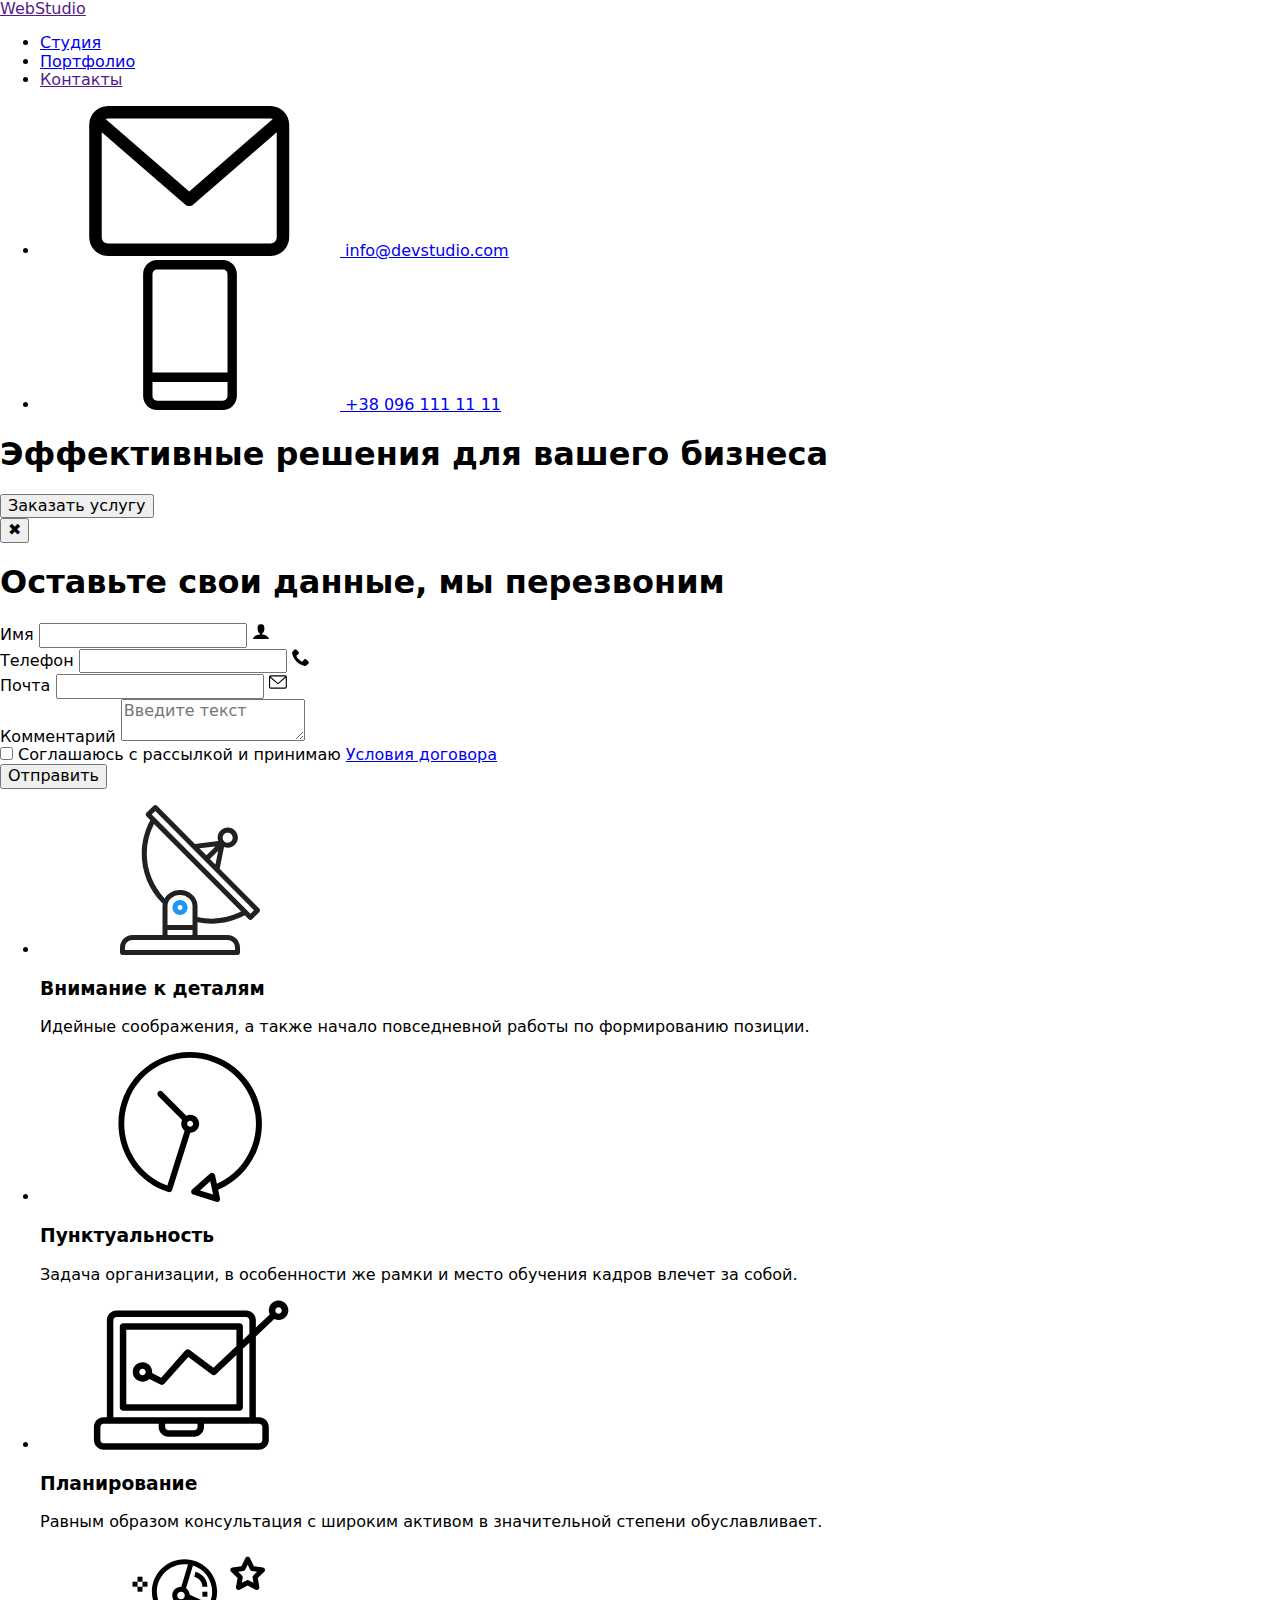
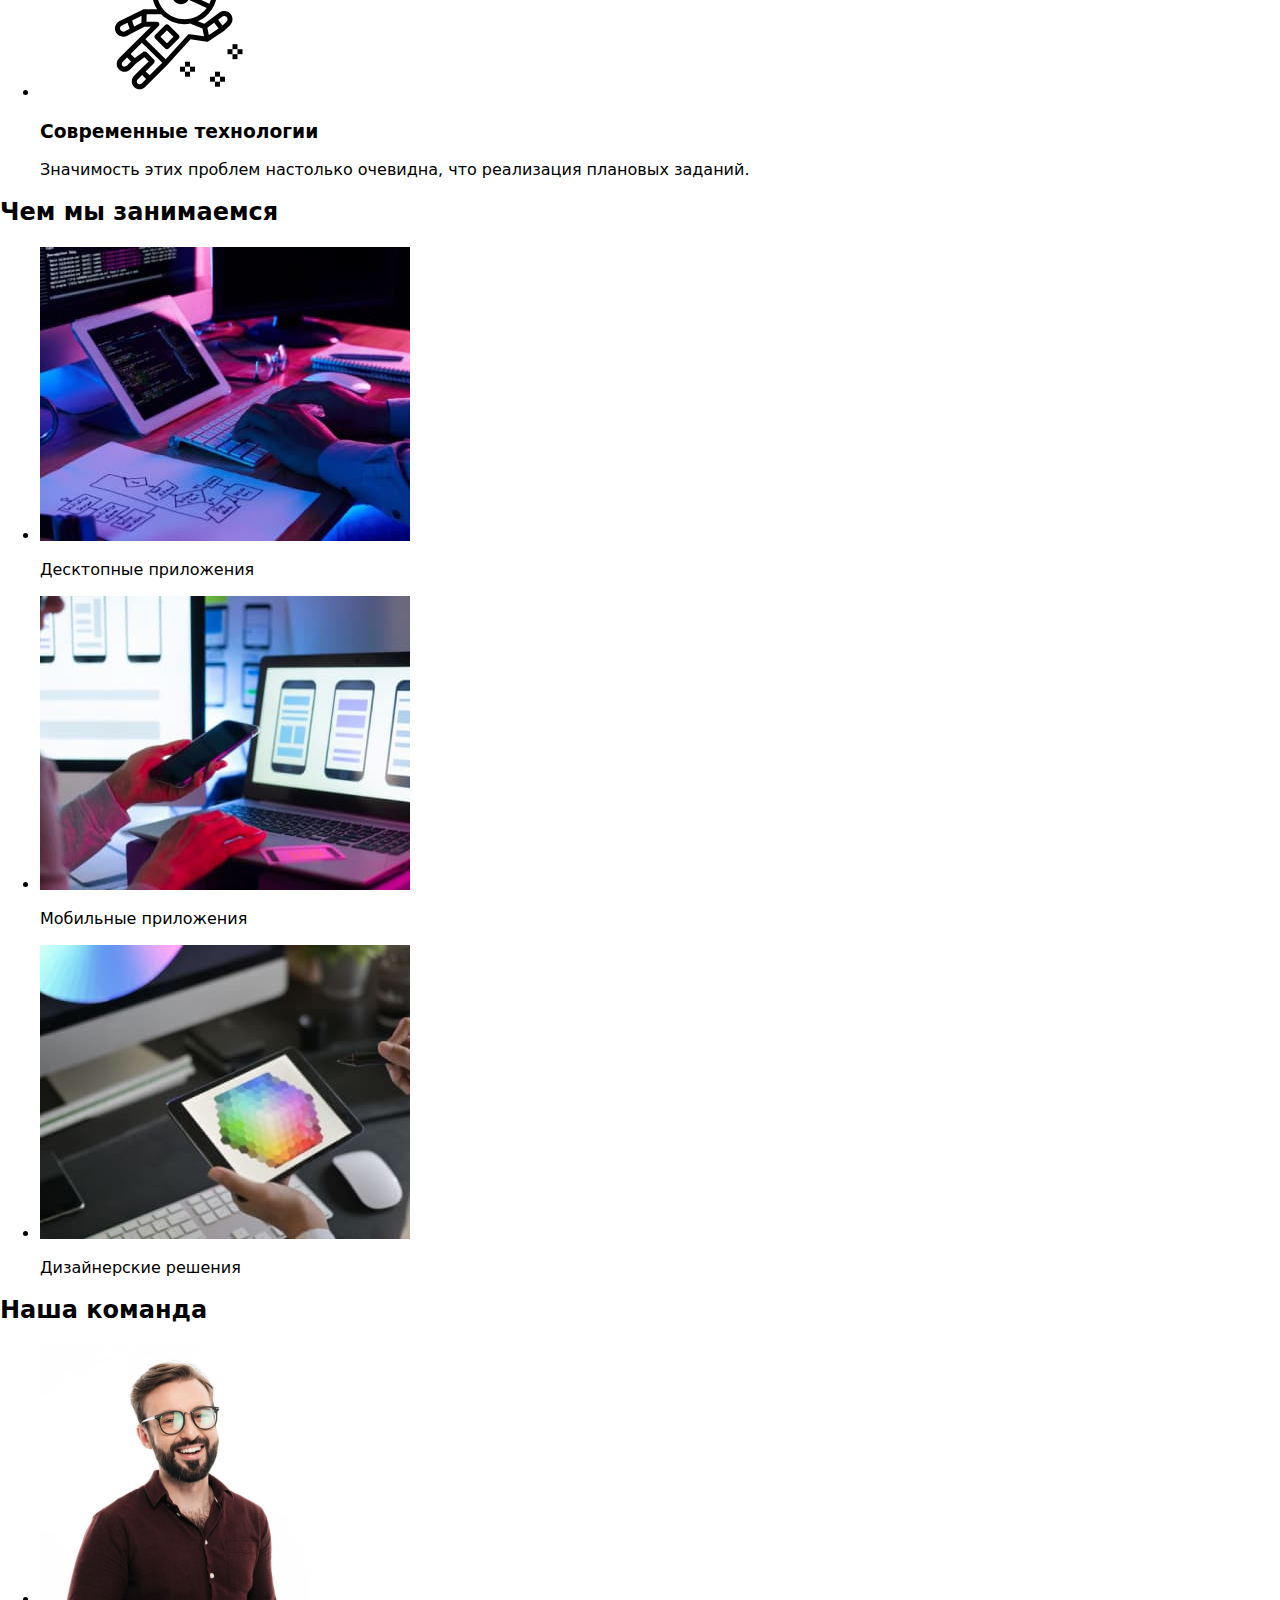
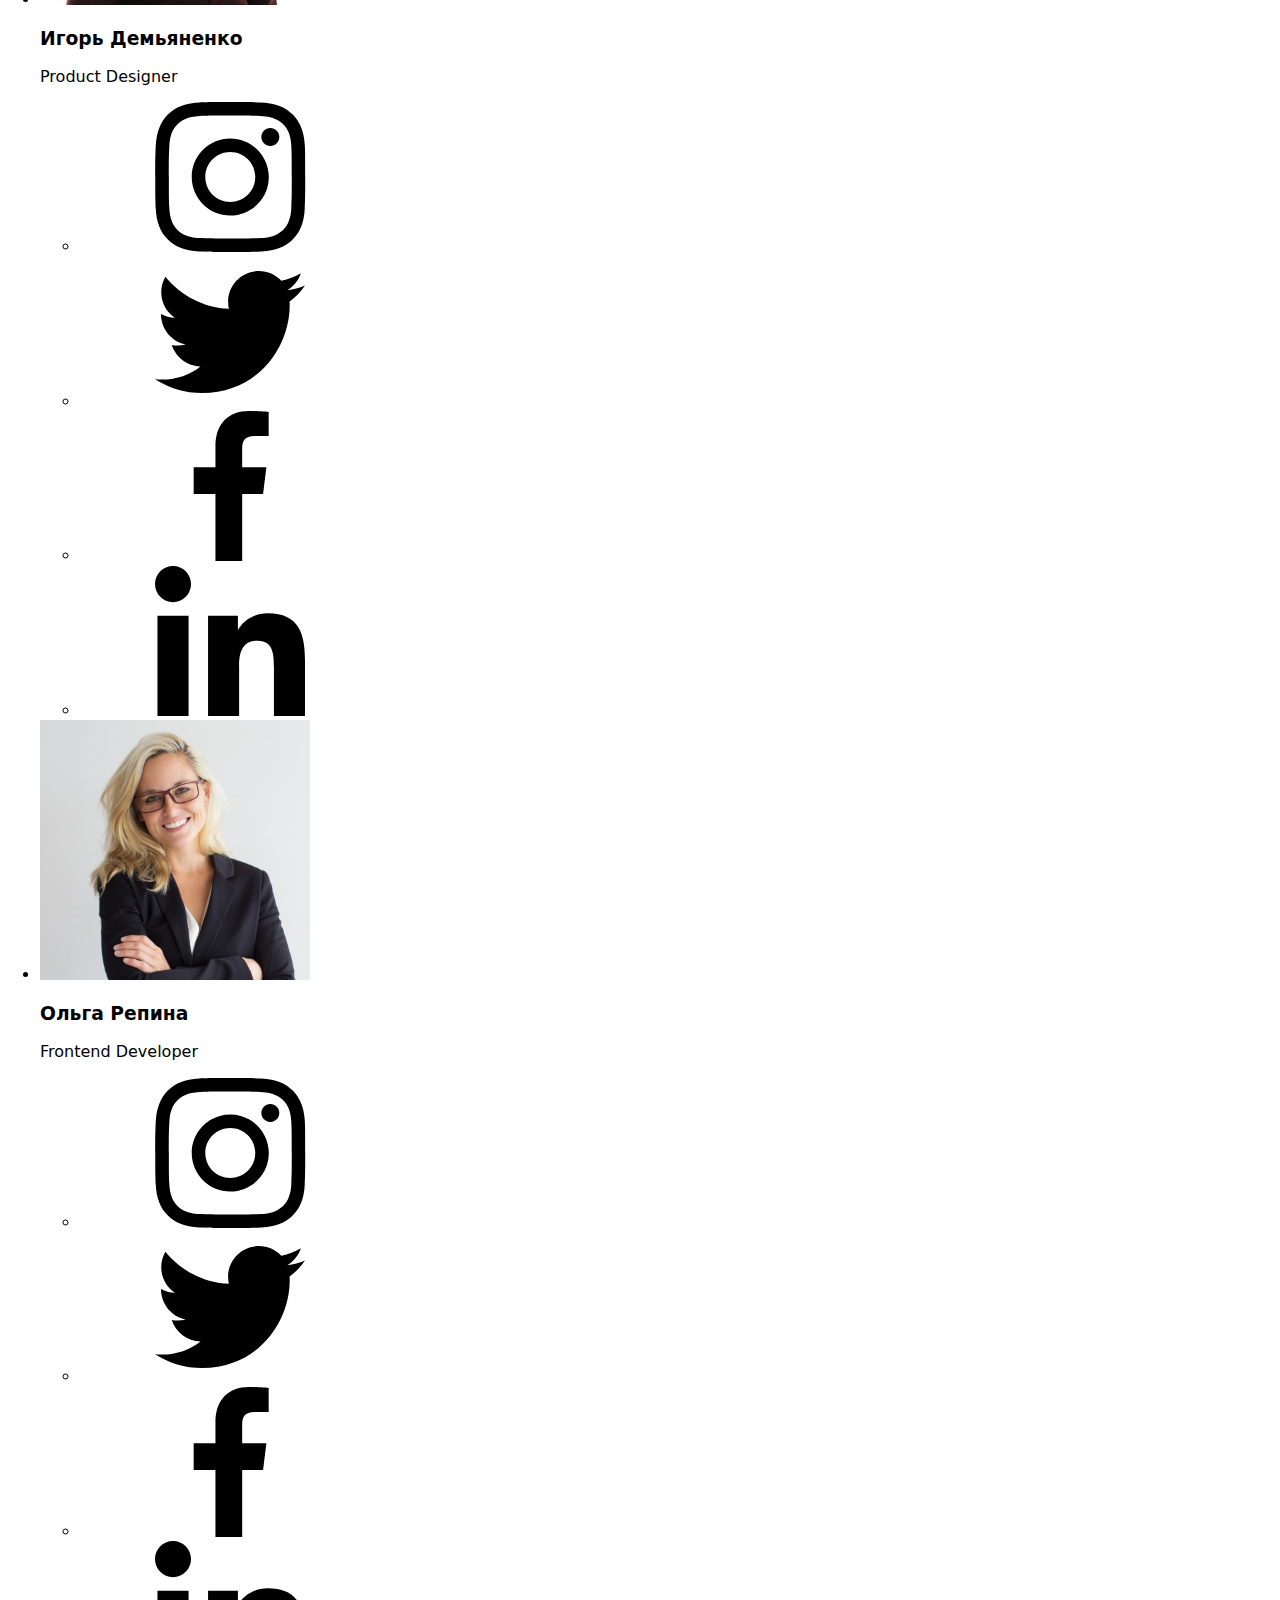
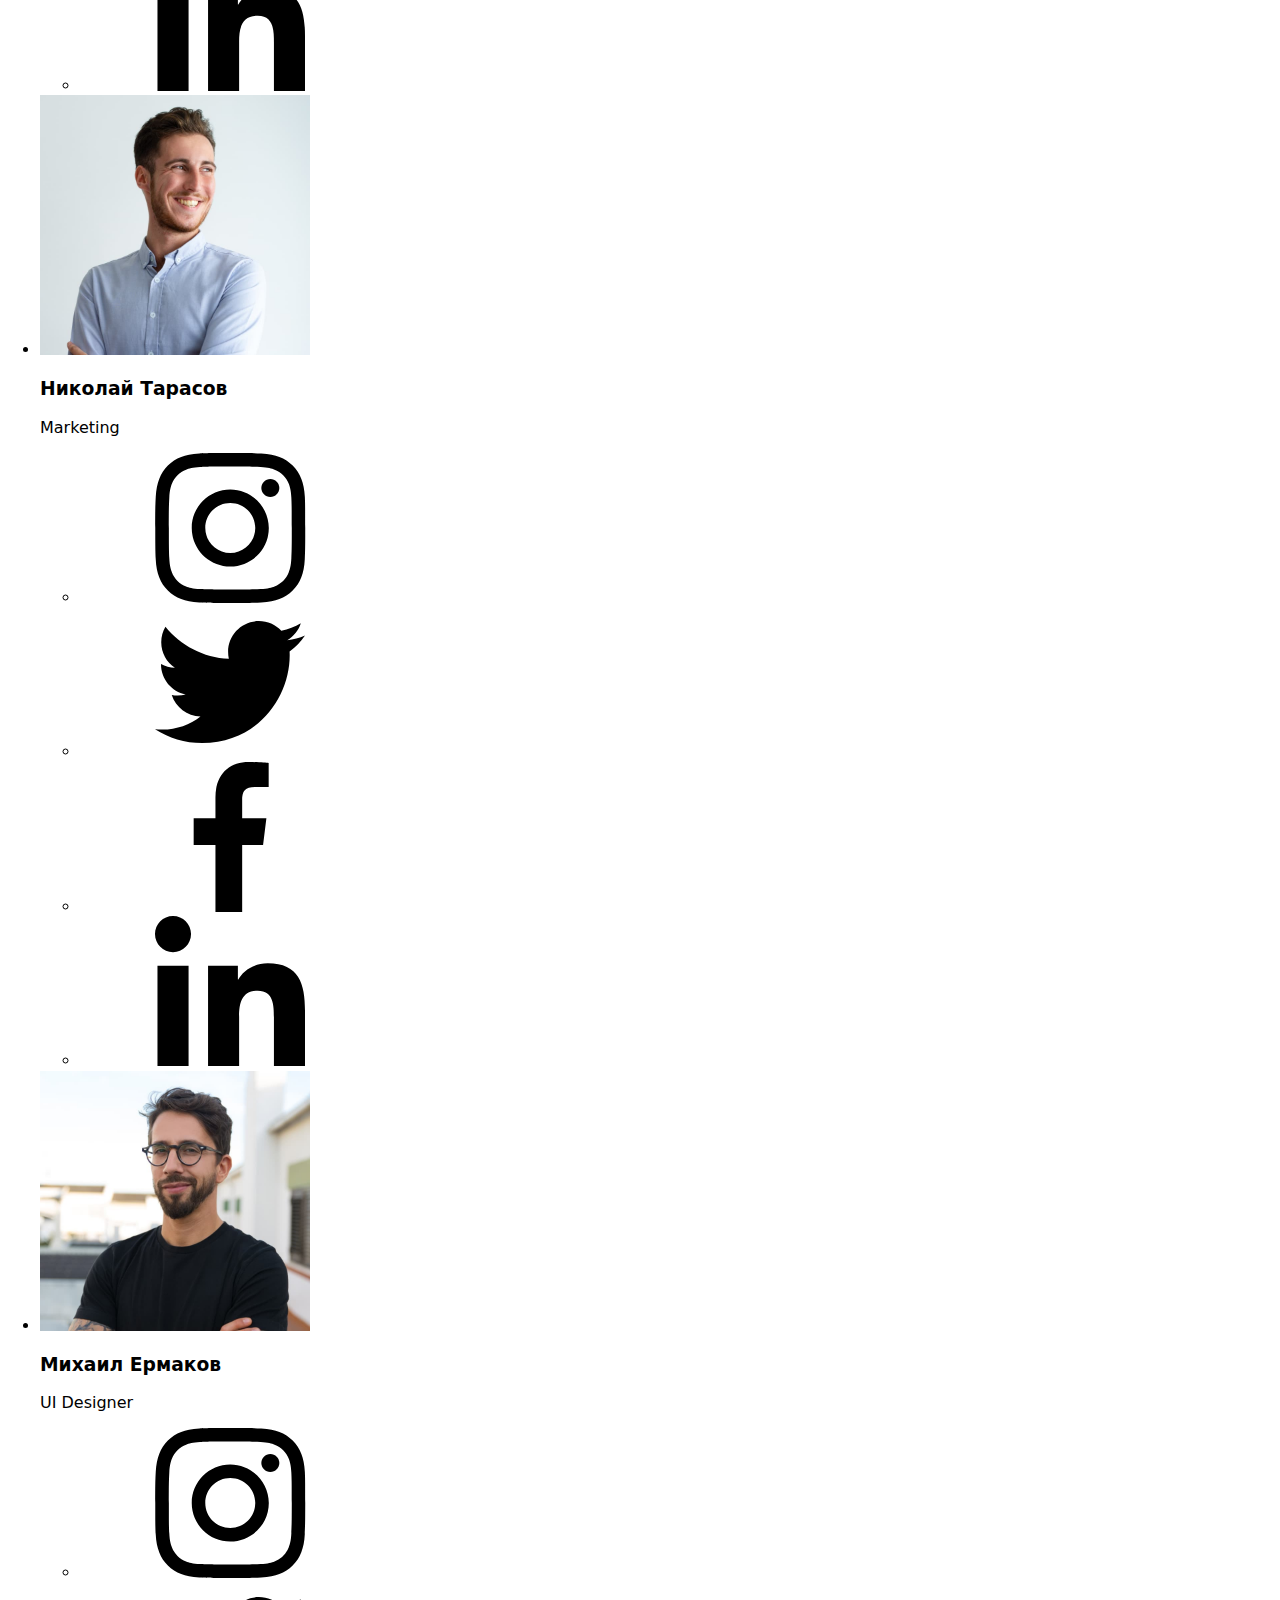
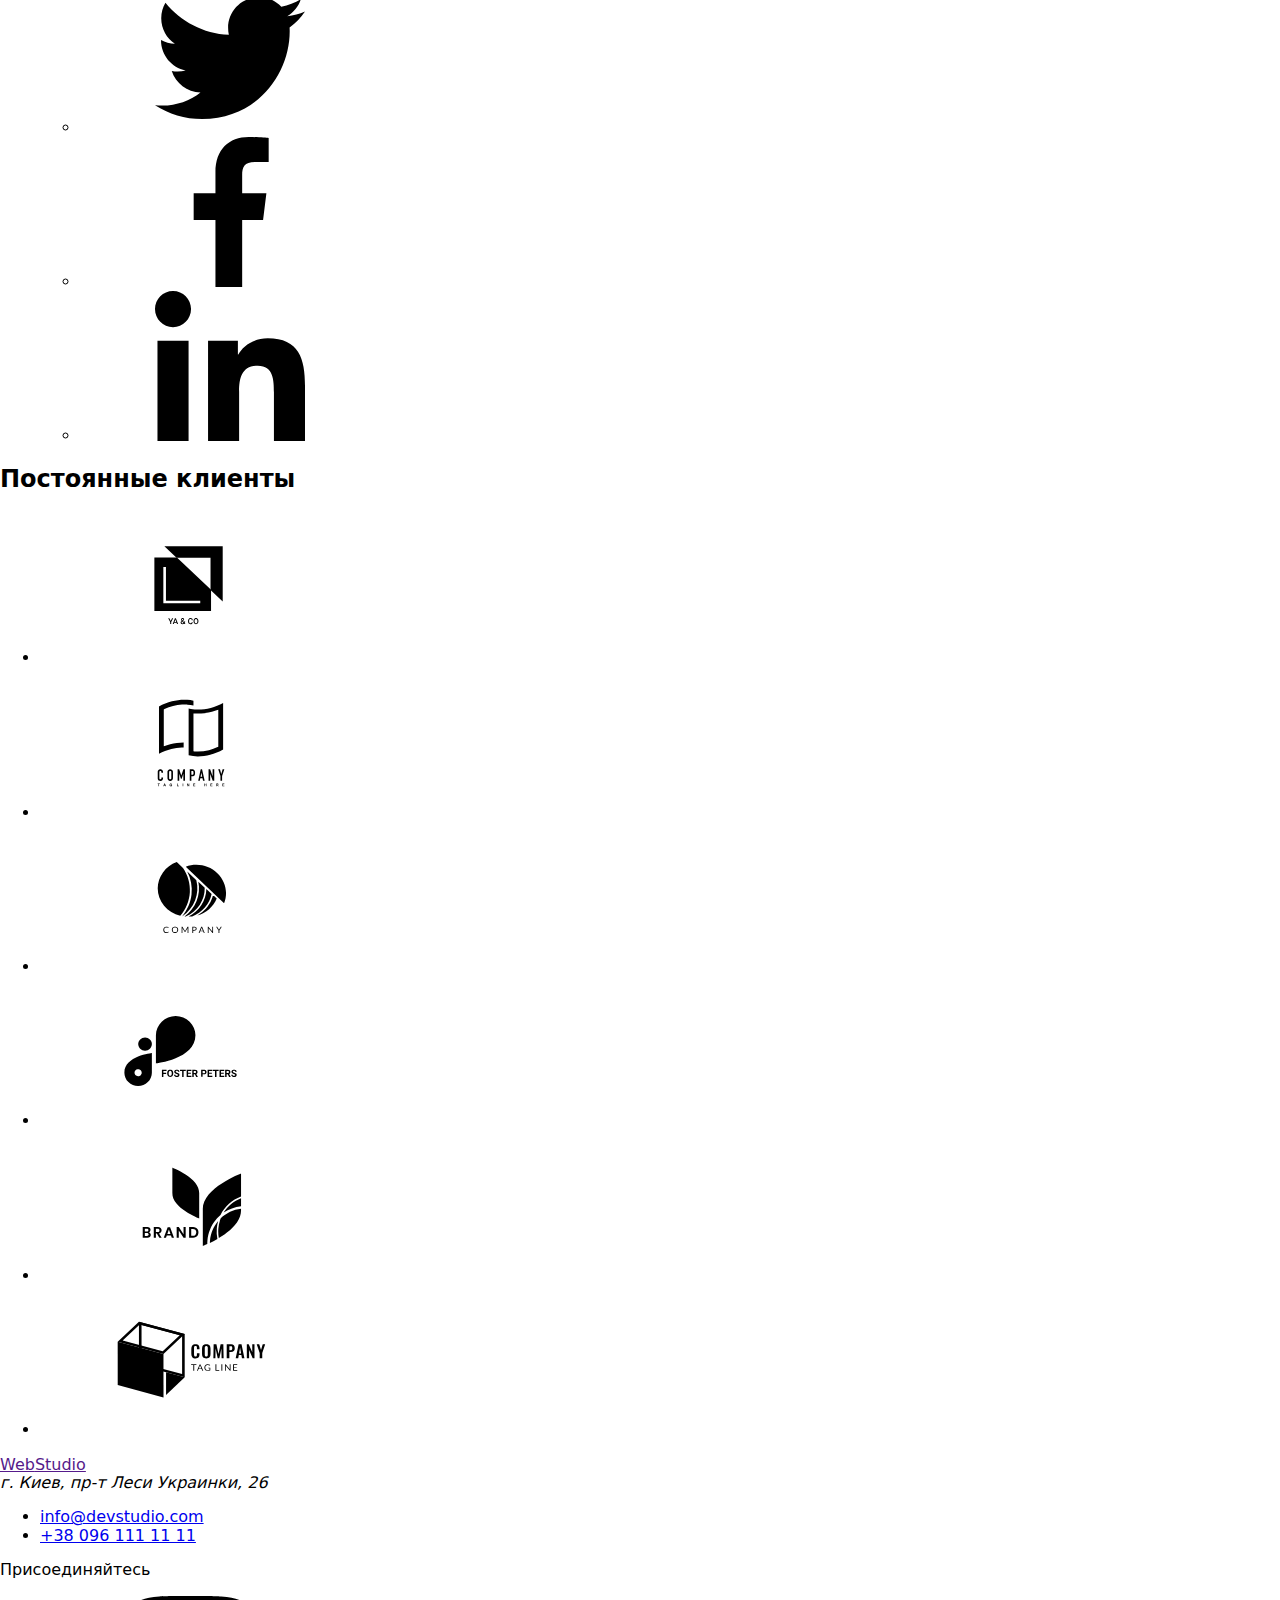
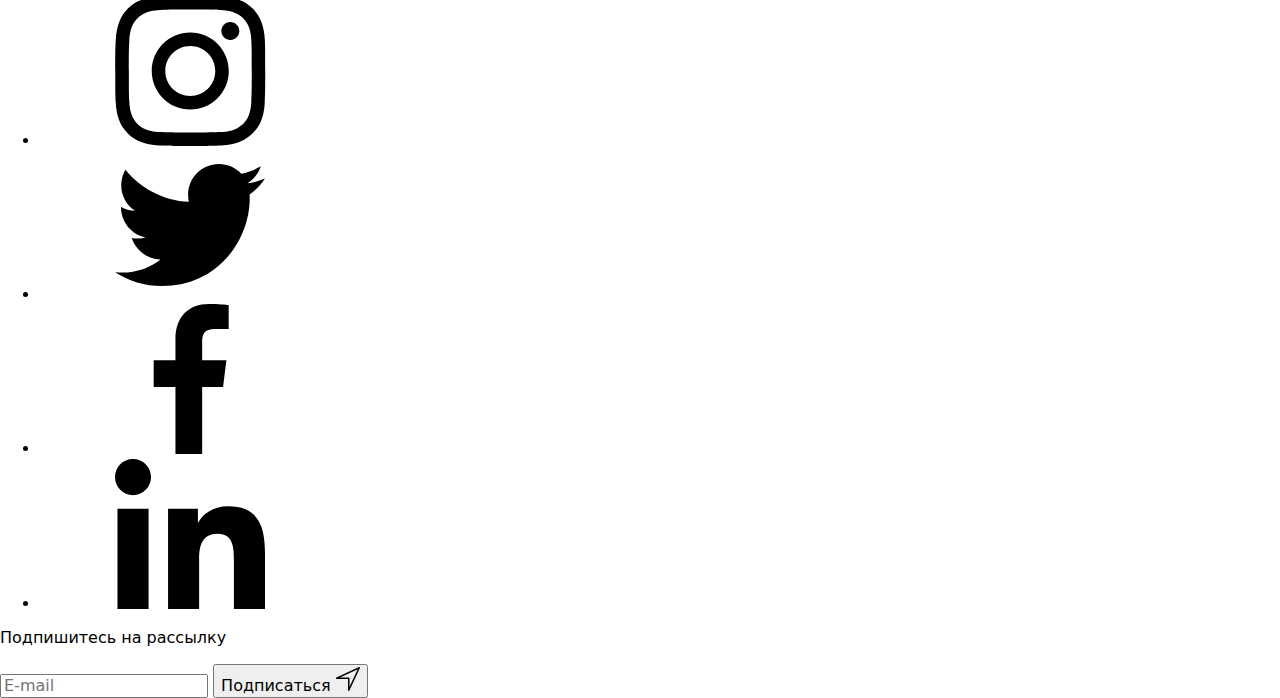
==== index.html @ ee3bc9ad "Create index.html" ====
<!DOCTYPE html>
<html lang="ru">

<head>
    <meta charset="UTF-8">
    <meta name="viewport" content="width=device-width, initial-scale=1.0">
    <title>Документ</title>

    <link rel="stylesheet" href="https://cdnjs.cloudflare.com/ajax/libs/modern-normalize/1.0.0/modern-normalize.min.css
">
    <link rel="preconnect" href="https://fonts.gstatic.com">
    <link
        href="https://fonts.googleapis.com/css2?family=Raleway:wght@700&family=Roboto:wght@400;500;700;900&display=swap"
        rel="stylesheet">
    <link rel="stylesheet" href="./css/styles.css">


</head>

<body>
    <header class="page-header">
        <div class="container">
            <nav class="main-nav">
                <a href="" class="logo-secondary"><span class="logo-primary">Web</span>Studio</a>

                <ul class="site-nav list">
                    <li class="item"><a href="./index.html" class="link current">Студия</a></li>
                    <li class="item"><a href="./portfolio.html" class="link">Портфолио</a></li>
                    <li class="item"><a href="" class="link">Контакты</a></li>
                </ul>
            </nav>

            <ul class="site-auth list">
                <li class="item">
                    <a href="mailto:info@devstudio.com" class="link">
                        <svg class="svg-mail">
                            <use href="./images/symbol-defs.svg#icon-envelope"></use>
                        </svg>
                        info@devstudio.com</a>
                </li>
                <li class="item">
                    <a href="tel:380961111111" class="link">
                        <svg class="svg-tel">
                            <use href="./images/symbol-defs.svg#icon-mobile"></use>
                        </svg>
                        +38 096 111 11 11</a>
                </li>
            </ul>
        </div>
    </header>


    <main>

        <section class="hero">
            
                <div class="container">
                    <h1 class="hero-title">Эффективные решения для вашего бизнеса</h1>
                    <button type="button" class="button primary" data-modal-open>Заказать услугу</button>
                    <div class="backdrop is-hidden" data-modal>
                        <div class="modal">  
                         <button class="modal-button" data-modal-close>&#10006;</button>
     
              <div class="modal-window">
                <h1 class="modal-name">Оставьте свои данные, мы перезвоним</h1>
                  <form class="form-field" autocomplete="off">

                <div class="info-insert">
                        <label form="name">Имя</label>
                        <input type="text" name="username" class="input">
                        <svg class="modal-icon" width='18' height='18'>
                            <use href='./images/symbol-defs.svg#icon-user'></use>
                        </svg>
                </div>
            
                    <div class="info-insert">
                        <label form="name">Телефон</label>
                                <input type="tel" name="tel" class="input">
                                <svg class="modal-icon" width='18' height='18'>
                                    <use href='./images/symbol-defs.svg#icon-phone'></use>
                                </svg>
                    </div>
                    
                    <div class="info-insert">
                        <label form="name">Почта</label>
                                <input type="mail" name="mail" class="input">
                                <svg class="modal-icon" width='18' height='18'>
                                    <use href='./images/symbol-defs.svg#icon-envelope'></use>
                                </svg>
                    </div>

                    <div class="info-insert">
                        <label form="name">Комментарий</label>
                        <textarea  name="message" placeholder="Введите текст"></textarea>                        
                    </div>

                    <div class="policy">
                        <label class="modal-policy">
                            <input class="modal-checkbox visually-hidden" type="checkbox" name="policy"/>
                            <span class="icon">
                                Соглашаюсь с рассылкой и принимаю <a class="terms" href="#">Условия договора</a></span>
                        </label>
                    </div>

                    <button type="submit" class="modal-submit">Отправить</button>

                        </form>
                    </div>
                 </div>
                </div>
            </div>
                <script src="./js/modal.js"></script>
        </section>


        <section class="work-section">
            <div class="container">
                <ul class="work">
                    <li class="work-item">
                        <div class="icon-item">
                            <svg class="antenna">
                                <use class="icon-antenna" href="./images/symbol-defs.svg#icon-antenna"></use>
                            </svg>
                        </div>
                        <h3 class="work-title">Внимание к деталям</h3>
                        <p class="work-description">Идейные соображения, а также начало повседневной работы по
                            формированию позиции.
                        </p>
                    </li>

                    <li class="work-item">
                        <div class="icon-item">
                            <svg class="clock">
                                <use class="icon-clock" href="./images/symbol-defs.svg#icon-clock"></use>
                            </svg>
                        </div>
                        <h3 class="work-title">Пунктуальность</h3>
                        <p class="work-description">Задача организации, в особенности же рамки и место обучения кадров
                            влечет за
                            собой.</p>
                    </li>

                    <li class="work-item">
                        <div class="icon-item">
                            <svg class="computer">
                                <use class="icon-computer" href="./images/symbol-defs.svg#icon-computer"></use>
                            </svg>
                        </div>
                        <h3 class="work-title">Планирование</h3>
                        <p class="work-description">Равным образом консультация с широким активом в значительной степени
                            обуславливает.</p>
                    </li>

                    <li class="work-item">
                        <div class="icon-item">
                            <svg class="astranaut">
                                <use class="icon-astranaut" href="./images/symbol-defs.svg#icon-astronaut_stars"></use>
                            </svg>
                        </div>
                        <h3 class="work-title">Современные технологии</h3>
                        <p class="work-description">Значимость этих проблем настолько очевидна, что реализация плановых
                            заданий.</p>
                    </li>
                </ul>
            </div>
        </section>

        <section class="section-example">
            <div class="container">
                <h2 class="section-title">Чем мы занимаемся</h2>
                <ul class="work-orientation">
                    <li class="section-photo">
                        <div class="thumb">
                        <img src="./images/img1.jpg" alt="Пример работы" width="370">
                        <div class="product-actions">
                        <p class="example">Десктопные приложения</p>
                        </div>
                        </div>
                    </li>
                    <li class="section-photo">
                        
                        <img src="./images/img2.jpg" alt="Пример работы 2" width="370">
                        <div class="product-actions">
                        <p class="example">Мобильные приложения</p>
                        </div>
                        
                    </li>
                    <li class="section-photo">
                        
                        <img src="./images/img3.jpg" alt="Пример работы 3" width="370">
                        <div class="product-actions">
                        <p class="example">Дизайнерские решения</p>
                        </div>
                       
                    </li>
                </ul>
            </div>
        </section>

        <section class="section-comanda">
            <div class="container">
                <h2 class="section-title">Наша команда</h2>
                <ul class="comanda">
                    <li class="section-photos">
                        <img src="./images/img4.jpg" alt="Фото Игоря" width="270">
                        <div class=name-job>
                            <h3 class="name">Игорь Демьяненко</h3>
                            <p class="job">Product Designer </p>


                            <ul class="icon-comanda">
                                <li class="comanda-item link ">
                                    <a class="comanda-link" href="">
                                        <svg class="comanda-icon">
                                            <use href="./images/symbol-defs.svg#icon-instagram" class="link"></use>
                                        </svg>
                                    </a>
                                </li>

                                <li class="comanda-item link">
                                    <a class="comanda-link" href="">
                                        <svg class="comanda-icon">
                                            <use href="./images/symbol-defs.svg#icon-twitter" class="link"></use>
                                        </svg>
                                    </a>
                                </li>

                                <li class="comanda-item link">
                                    <a class="comanda-link" href="">
                                        <svg class="comanda-icon">
                                            <use href="./images/symbol-defs.svg#icon-facebook" class="link"></use>
                                        </svg>
                                    </a>
                                </li>

                                <li class="comanda-item link">
                                    <a class="comanda-link" href="">
                                        <svg class="comanda-icon">
                                            <use href="./images/symbol-defs.svg#icon-linkedin" class="link"></use>
                                        </svg>
                                    </a>
                                </li>
                            </ul>
                        </div>

                    </li>
                    <li class="section-photos">
                        <img src="./images/img5.jpg" alt="Фото Ольги" width="270">
                        <div class=name-job>
                            <h3 class="name"> Ольга Репина </h3>
                            <p class="job"> Frontend Developer </p>


                            <ul class="icon-comanda">
                                <li class="comanda-item link">
                                    <a class="comanda-link" href="">
                                        <svg class="comanda-icon">
                                            <use href="./images/symbol-defs.svg#icon-instagram" class="link"></use>
                                        </svg>
                                    </a>
                                </li>

                                <li class="comanda-item link">
                                    <a class="comanda-link" href="">
                                        <svg class="comanda-icon">
                                            <use href="./images/symbol-defs.svg#icon-twitter" class="link"></use>
                                        </svg>
                                    </a>
                                </li>

                                <li class="comanda-item link">
                                    <a class="comanda-link" href="">
                                        <svg class="comanda-icon">
                                            <use href="./images/symbol-defs.svg#icon-facebook" class="link"></use>
                                        </svg>
                                    </a>
                                </li>

                                <li class="comanda-item link">
                                    <a class="comanda-link" href="">
                                        <svg class="comanda-icon">
                                            <use href="./images/symbol-defs.svg#icon-linkedin" class="link"></use>
                                        </svg>
                                    </a>
                                </li>
                            </ul>
                        </div>
                    </li>
                    <li class="section-photos">
                        <img src="./images/img6.jpg" alt="Фото Николая" width="270">
                        <div class=name-job>
                            <h3 class="name">Николай Тарасов</h3>
                            <p class="job"> Marketing</p>


                            <ul class="icon-comanda">
                                <li class="comanda-item link">
                                    <a class="comanda-link" href="">
                                        <svg class="comanda-icon">
                                            <use href="./images/symbol-defs.svg#icon-instagram" class="link"></use>
                                        </svg>
                                    </a>
                                </li>

                                <li class="comanda-item link">
                                    <a class="comanda-link" href="">
                                        <svg class="comanda-icon">
                                            <use href="./images/symbol-defs.svg#icon-twitter" class="link"></use>
                                        </svg>
                                    </a>
                                </li>

                                <li class="comanda-item link">
                                    <a class="comanda-link" href="">
                                        <svg class="comanda-icon">
                                            <use href="./images/symbol-defs.svg#icon-facebook" class="link"></use>
                                        </svg>
                                    </a>
                                </li>

                                <li class="comanda-item link">
                                    <a class="comanda-link" href="">
                                        <svg class="comanda-icon">
                                            <use href="./images/symbol-defs.svg#icon-linkedin" class="link"></use>
                                        </svg>
                                    </a>
                                </li>
                            </ul>
                        </div>
                    </li>
                    <li class="section-photos">
                        <img src="./images/img7.jpg" alt="Фото Михаила" width="270">
                        <div class=name-job>
                            <h3 class="name">Михаил Ермаков</h3>
                            <p class="job">UI Designer</p>


                            <ul class="icon-comanda">
                                <li class="comanda-item link">
                                    <a class="comanda-link" href="">
                                        <svg class="comanda-icon">
                                            <use href="./images/symbol-defs.svg#icon-instagram" class="link"></use>
                                        </svg>
                                    </a>
                                </li>

                                <li class="comanda-item link">
                                    <a class="comanda-link" href="">
                                        <svg class="comanda-icon">
                                            <use href="./images/symbol-defs.svg#icon-twitter" class="link"></use>
                                        </svg>
                                    </a>
                                </li>

                                <li class="comanda-item link">
                                    <a class="comanda-link" href="">
                                        <svg class="comanda-icon">
                                            <use href="./images/symbol-defs.svg#icon-facebook" class="link"></use>
                                        </svg>
                                    </a>
                                </li>

                                <li class="comanda-item link">
                                    <a class="comanda-link" href="">
                                        <svg class="comanda-icon">
                                            <use href="./images/symbol-defs.svg#icon-linkedin" class="link"></use>
                                        </svg>
                                    </a>
                                </li>
                            </ul>
                        </div>
                    </li>
                </ul>
            </div>
        </section>

        <section class="clients">
            <div class="container">
                <h2 class="section-title">Постоянные клиенты</h2>

                <ul class="clients-list">
                    <li class="clients-icon">
                        <a class="link" href="">
                            <svg class="client-logo">
                                <use href="./images/symbol-defs.svg#icon-client-1"></use>
                            </svg></a>
                    </li>
                    <li class="clients-icon">
                        <a class="link" href="">
                            <svg class="client-logo">
                                <use href="./images/symbol-defs.svg#icon-client-2"></use>
                            </svg></a>
                    </li>
                    <li class="clients-icon">
                        <a class="link" href="">
                            <svg class="client-logo">
                                <use href="./images/symbol-defs.svg#icon-client-3"></use>
                            </svg></a>
                    </li>
                    <li class="clients-icon">
                        <a class="link" href="">
                            <svg class="client-logo">
                                <use href="./images/symbol-defs.svg#icon-client-4"></use>
                            </svg></a>
                    </li>
                    <li class="clients-icon">
                        <a class="link" href="">
                            <svg class="client-logo">
                                <use href="./images/symbol-defs.svg#icon-client-5"></use>
                            </svg></a>
                    </li>
                    <li class="clients-icon">
                        <a class="link" href="">
                            <svg class="client-logo">
                                <use href="./images/symbol-defs.svg#icon-client-6"></use>
                            </svg></a>
                    </li>
                </ul>

            </div>
        </section>

    </main>



    <footer class="footer-portfolio">

        <div class="container">

            <div class="container-fotter">

                <div class="logo-address">
                    <a href="" class="logo-sec"><span class="logo-primary">Web</span>Studio</a>


                    <address class="address">г. Киев, пр-т Леси Украинки, 26</address>
                    <ul class="footer-address">
                        <li class="item-fotter"><a href="mailto:info@devstudio.com"
                                class="address-footer">info@devstudio.com</a></li>
                        <li class="item-fotter"><a href="tel:380961111111" class="address-footer">+38 096 111 11 11</a>
                        </li>
                    </ul>
                </div>

                <div>
                    <p class="join">Присоединяйтесь</p>

                    <ul class="join-icon">
                        <li class="footer-item link">
                            <a class="join-link" href="">
                                <svg class="footer-icon">
                                    <use href="./images/symbol-defs.svg#icon-instagram"></use>
                                </svg>
                            </a>
                        </li>

                        <li class="footer-item link">
                            <a class="join-link" href="">
                                <svg class="footer-icon">
                                    <use href="./images/symbol-defs.svg#icon-twitter"></use>
                                </svg>
                            </a>
                        </li>

                        <li class="footer-item link">
                            <a class="join-link" href="">
                                <svg class="footer-icon">
                                    <use href="./images/symbol-defs.svg#icon-facebook"></use>
                                </svg>
                            </a>
                        </li>

                        <li class="footer-item link">
                            <a class="join-link" href="">
                                <svg class="footer-icon">
                                    <use href="./images/symbol-defs.svg#icon-linkedin"></use>
                                </svg>
                            </a>
                        </li>
                    </ul>

                </div>


<div class="third-column">
    <p class="subscribe">Подпишитесь на рассылку</p>
    <div class="input-foot-container">
        <label for="footer-mail">
            <input class="footer-input" type="email" name="mail" id="footer-mail" placeholder="E-mail">
        </label>
        <button type="submit" class="subscribe-button">Подписаться
            <svg class="icon-send" width='24' height='24'>
                <use href='./images/symbol-defs.svg#icon-compass'></use>
            </svg>
        </button>

    </div>

            </div>
        </div>
    </footer>

<script>
    const refs = {
            openModalBtn: document.querySelector('[data-modal-open]'),
            closeModalBtn: document.querySelector('[data-modal-close]'),
            modal: document.querySelector('[data-modal]'),
        };

        refs.openModalBtn.addEventListener('click', toggleModal);
        refs.closeModalBtn.addEventListener('click', toggleModal);

        function toggleModal() {
            refs.modal.classList.toggle('is-hidden');
        }
</script>

</body>

</html>
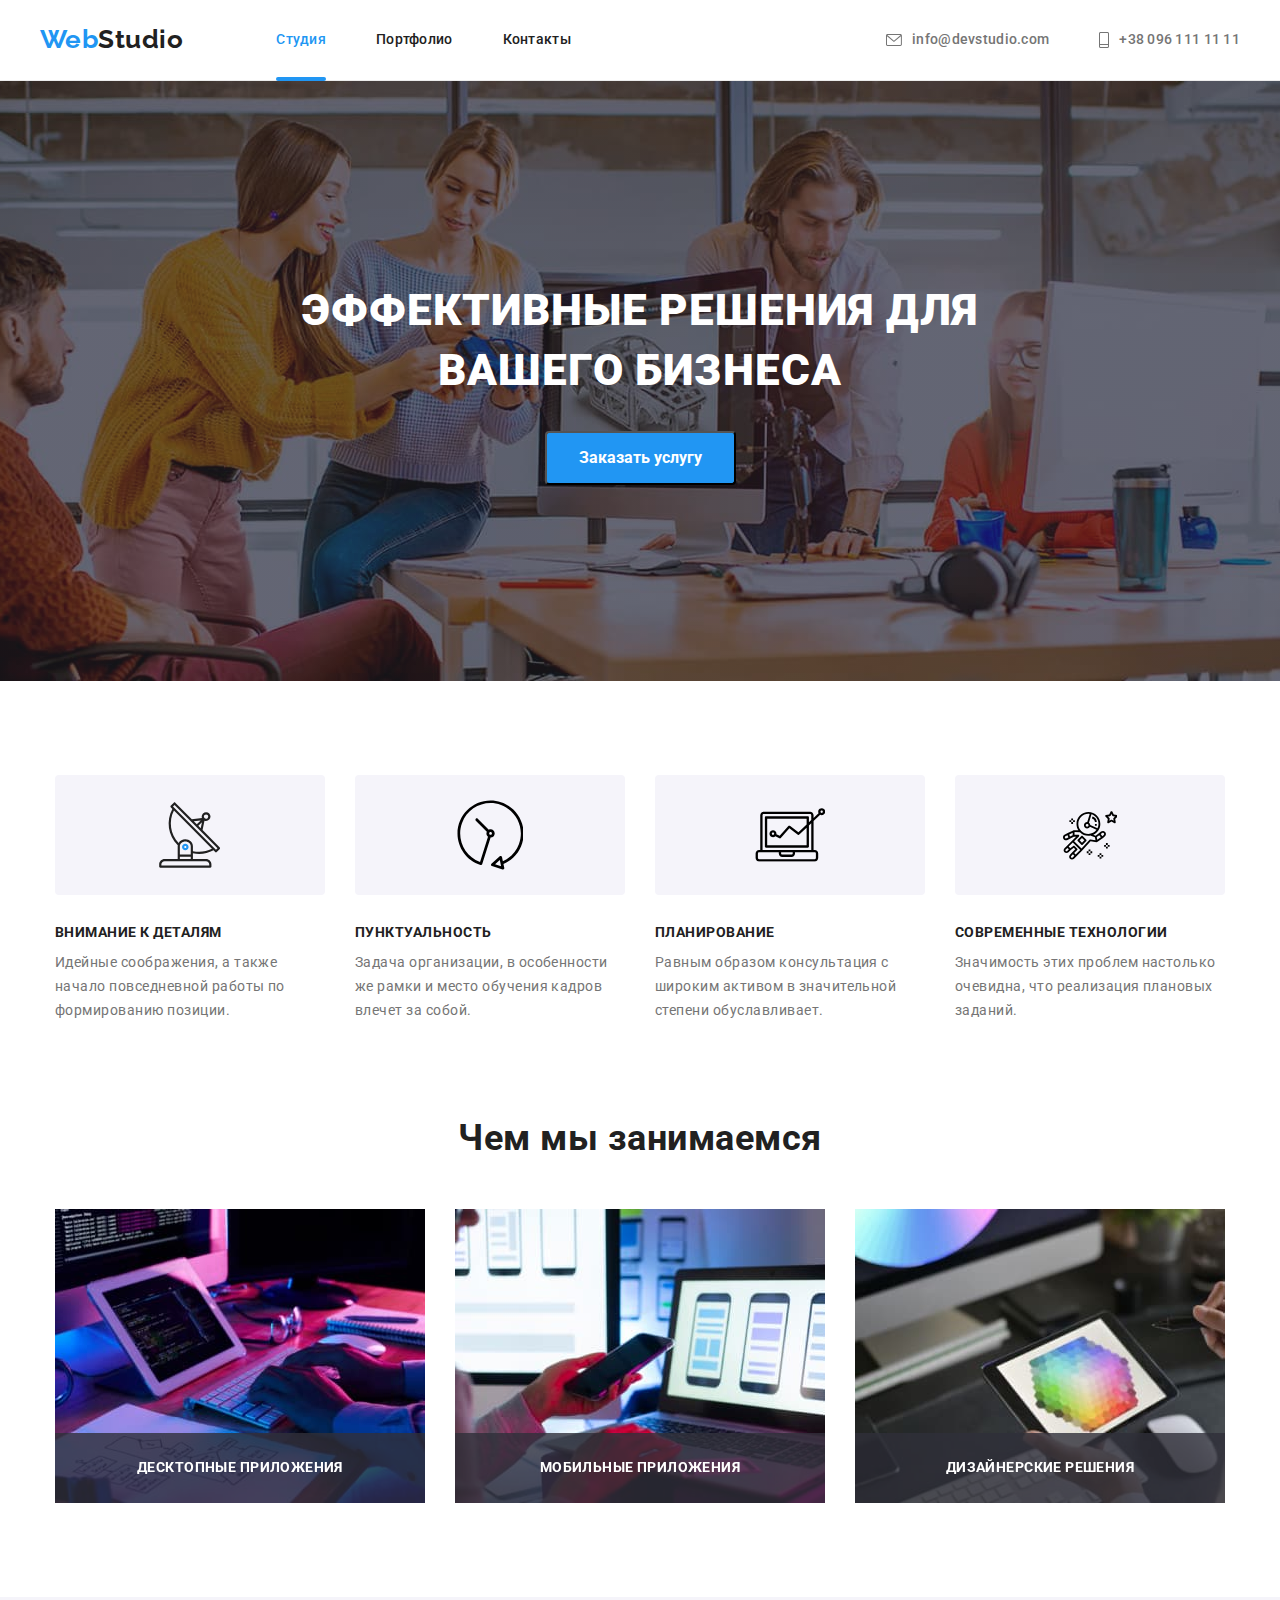
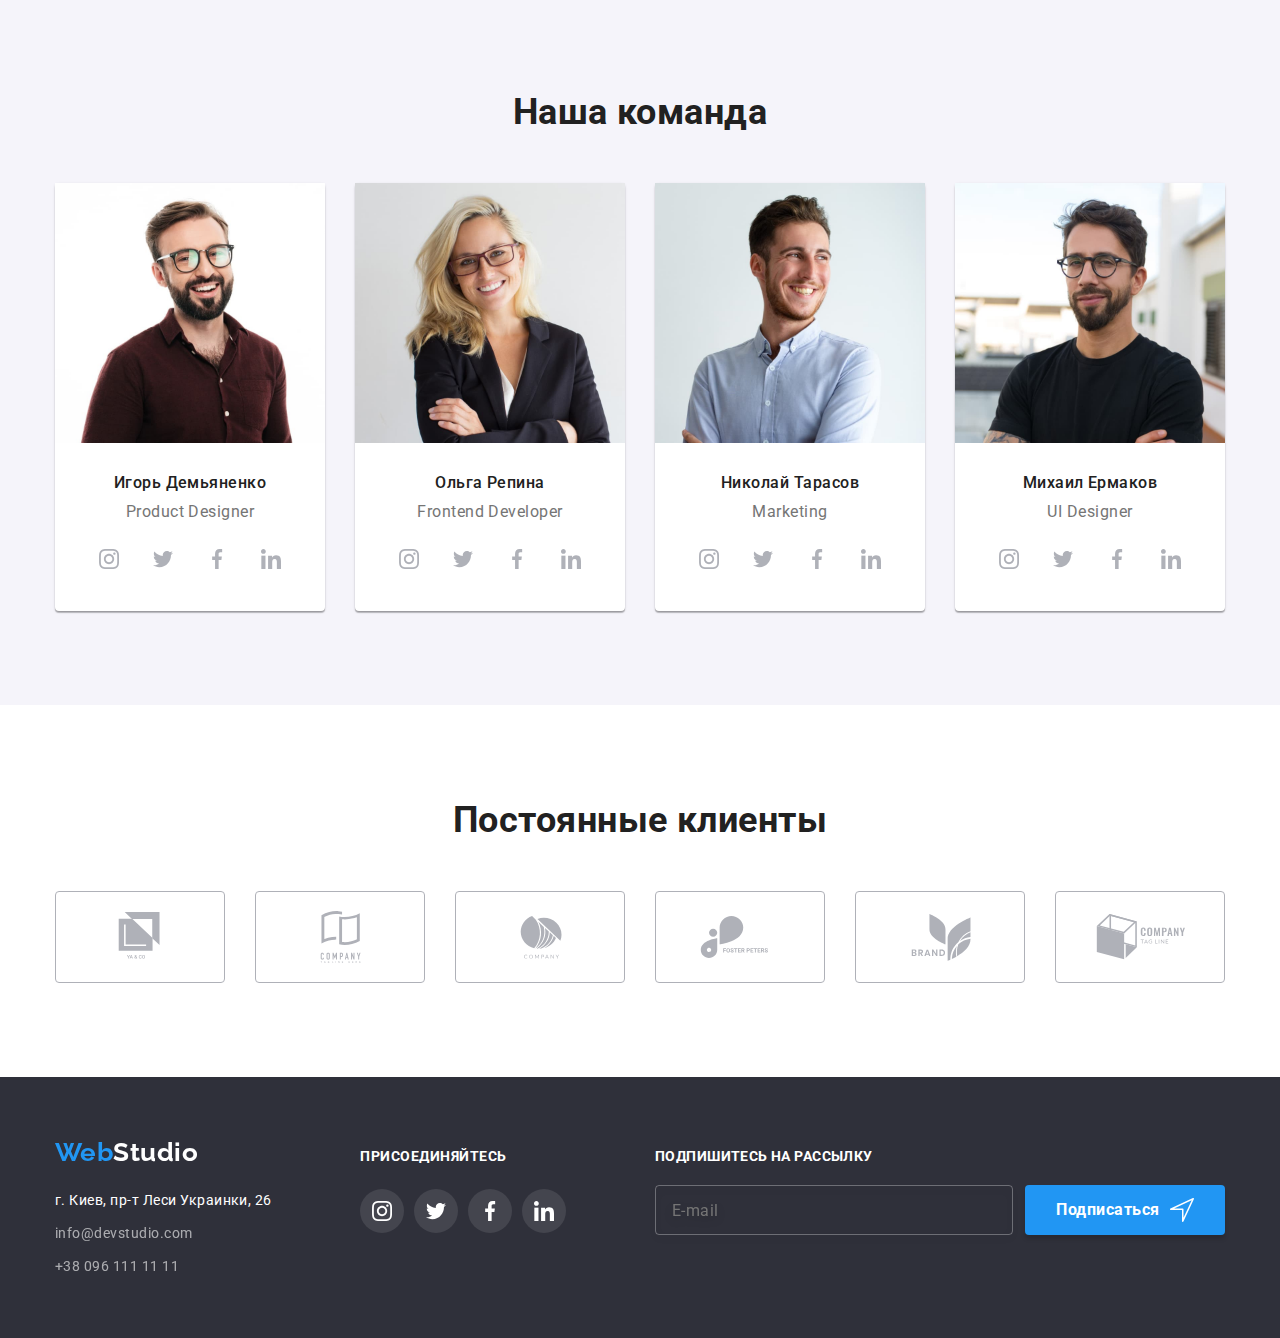
==== commit 825b06dc: "Update index.html" ====
--- a/index.html
+++ b/index.html
@@ -66,32 +66,35 @@
                   <form class="form-field" autocomplete="off">
 
                 <div class="info-insert">
-                        <label form="name">Имя</label>
-                        <input type="text" name="username" class="input">
+                        <label for="name">Имя</label>
+                        <div class="field">
+                        <input type="text" name="username" id="name" class="input">
                         <svg class="modal-icon" width='18' height='18'>
                             <use href='./images/symbol-defs.svg#icon-user'></use>
-                        </svg>
+                        </svg></div>
                 </div>
             
                     <div class="info-insert">
-                        <label form="name">Телефон</label>
-                                <input type="tel" name="tel" class="input">
+                        <label for="tel">Телефон</label>
+                            <div class="field">
+                                <input type="tel" name="tel" id="tel" class="input">
                                 <svg class="modal-icon" width='18' height='18'>
                                     <use href='./images/symbol-defs.svg#icon-phone'></use>
-                                </svg>
+                                </svg></div>
                     </div>
                     
                     <div class="info-insert">
-                        <label form="name">Почта</label>
-                                <input type="mail" name="mail" class="input">
+                        <label for="mail">Почта</label>
+                        <div class="field">
+                                <input type="email" name="mail" id="mail" class="input">
                                 <svg class="modal-icon" width='18' height='18'>
                                     <use href='./images/symbol-defs.svg#icon-envelope'></use>
-                                </svg>
+                                </svg></div>
                     </div>
 
                     <div class="info-insert">
-                        <label form="name">Комментарий</label>
-                        <textarea  name="message" placeholder="Введите текст"></textarea>                        
+                        <label for="comment">Комментарий</label>
+                        <textarea  name="comment" id="comment" placeholder="Введите текст"></textarea>                        
                     </div>
 
                     <div class="policy">
@@ -443,7 +446,7 @@
                     </ul>
                 </div>
 
-                <div>
+                <div class="second-column">
                     <p class="join">Присоединяйтесь</p>
 
                     <ul class="join-icon">
@@ -483,20 +486,20 @@
                 </div>
 
 
-<div class="third-column">
-    <p class="subscribe">Подпишитесь на рассылку</p>
-    <div class="input-foot-container">
-        <label for="footer-mail">
-            <input class="footer-input" type="email" name="mail" id="footer-mail" placeholder="E-mail">
-        </label>
-        <button type="submit" class="subscribe-button">Подписаться
-            <svg class="icon-send" width='24' height='24'>
-                <use href='./images/symbol-defs.svg#icon-compass'></use>
-            </svg>
-        </button>
-
-    </div>
-
+            <div class="third-column">
+                <p class="subscribe">Подпишитесь на рассылку</p>
+                    <div class="input-foot-container">
+                        <label for="footer-mail">
+                            <input class="footer-input" type="email" name="mail" id="footer-mail" placeholder="E-mail">
+                        </label>
+
+                    <button type="submit" class="subscribe-button">Подписаться
+                        <svg class="icon-send" width='24' height='24'>
+                            <use href="./images/symbol-defs.svg#icon-compass"></use>
+                        </svg>
+                    </button>
+                    </div>
+            </div>
             </div>
         </div>
     </footer>
--- a/css/styles.css
+++ b/css/styles.css
@@ -0,0 +1,1161 @@
+:root {
+  --primary-text-color: #212121;
+  --secondary-text-color: #757575;
+  --accent-color: #2196f3;
+  --primary-white-color: #ffffff;
+  --main-background-color: #ffffff;
+  --secondary-background-color: #2f303a;
+  --section-comanda-background: #f5f4fa;
+  --adress-color: rgba(255, 255, 255, 0.6);
+}
+
+body {
+  background: var(--main-background-color);
+  font-family: Roboto, sans-serif;
+
+  letter-spacing: 0.03em;
+}
+
+/*Студия*/
+
+body .container {
+  width: 1200px;
+  margin-left: auto;
+  margin-right: auto;
+  padding-left: 15px;
+  padding-right: 15px;
+  display: block;
+  /*outline: 2px solid tomato;*/
+}
+
+/*Hero*/
+
+.hero {
+  padding: 200px 0;
+  letter-spacing: 0.06em;
+
+  text-align: center;
+  color: var(--primary-white-color);
+  background: var(--secondary-background-color);
+
+  height: 600px;
+  background-image: linear-gradient(
+      to right,
+      rgba(47, 48, 58, 0.4),
+      rgba(47, 48, 58, 0.4)
+    ),
+    url(../images/background-picture.jpg);
+  background-repeat: no-repeat;
+  background-size: cover;
+  background-position: center;
+}
+
+.hero .container {
+  padding: 0;
+  width: 696px;
+}
+
+.hero-title {
+  margin-bottom: 30px;
+  font-weight: 900;
+  font-size: 44px;
+  line-height: 1.36;
+
+  text-transform: uppercase;
+}
+
+.hero .primary {
+  color: var(--primary-white-color);
+  background: var(--accent-color);
+}
+
+.primary {
+  display: inline-block;
+  padding: 10px 32px;
+  min-width: 145px;
+
+  font-style: normal;
+  font-weight: 700;
+  font-size: 16px;
+  line-height: 1.87;
+  text-align: center;
+
+  border-radius: 4px;
+
+  cursor: pointer;
+}
+
+/*Модальное окно*/
+
+.backdrop {
+  position: fixed;
+  top: 0;
+  left: 0;
+  width: 100%;
+  height: 100%;
+  background-color: rgba(0, 0, 0, 0.2);
+
+  opacity: 1;
+  transition: opacity 250ms cubic-bezier(0.4, 0, 0.2, 1);
+}
+
+.backdrop.is-hidden {
+  opacity: 0;
+  pointer-events: none;
+}
+
+.backdrop.is-hidden .modal {
+  transform: translate(-50%, -50%) scale(0.9);
+}
+
+.modal {
+  background-color: var(--primary-white-color);
+  position: absolute;
+  top: 50%;
+  left: 50%;
+  transform: translate(-50%, -50%);
+  box-shadow: 0px 1px 3px rgba(0, 0, 0, 0.12), 0px 1px 1px rgba(0, 0, 0, 0.14),
+    0px 2px 1px rgba(0, 0, 0, 0.2);
+  border-radius: 4px;
+}
+
+.modal-button {
+  width: 30px;
+  height: 30px;
+  border: 1px solid rgba(0, 0, 0, 0.1);
+  box-sizing: border-box;
+  border-radius: 50%;
+  background-color: var(--primary-white-color);
+}
+
+.modal .modal-button {
+  float: right;
+  margin: 8px 8px 0 0;
+}
+
+.modal-button:hover {
+  color: var(--accent-color);
+  cursor: pointer;
+}
+
+/*Раздел - Виимание к деталям*/
+
+.work-section {
+  padding-top: 94px;
+  padding-bottom: 94px;
+}
+
+.work {
+  display: flex;
+  flex-wrap: wrap;
+
+  /*font-size: 14px;*/
+
+  list-style: none;
+
+  margin: 0;
+  padding: 0;
+}
+
+.work .work-item {
+  width: calc((100% - 90px) / 4);
+  margin-right: 30px;
+}
+
+.work .work-item:nth-child(4n) {
+  margin-right: 0;
+}
+
+.icon-item {
+  display: flex;
+  height: 120px;
+  padding: 0;
+  border: none;
+  background: #f5f4fa;
+  border-radius: 4px;
+  margin-bottom: 30px;
+  justify-content: center;
+  align-items: center;
+}
+
+.antenna {
+  width: 65.32px;
+  height: 70px;
+}
+
+.clock {
+  width: 66.96px;
+  height: 70px;
+}
+
+.computer {
+  width: 70px;
+  height: 53.69px;
+}
+
+.astranaut {
+  width: 54.83px;
+  height: 60.66px;
+}
+
+.work-title {
+  margin-bottom: 10px;
+  font-size: 14px;
+  font-weight: 700;
+  line-height: 1.14;
+  text-transform: uppercase;
+
+  color: var(--primary-text-color);
+}
+.work-description {
+  font-weight: 400;
+  font-size: 14px;
+  line-height: 1.71;
+
+  color: var(--secondary-text-color);
+}
+/*Раздел - Чем мы занимаемся*/
+
+.section-example {
+  padding-bottom: 94px;
+}
+
+.thumb {
+  position: relative;
+}
+
+.product-actions {
+  position: absolute;
+  bottom: 0;
+  left: 0;
+  align-items: center;
+
+  padding: 27px 0;
+
+  width: 100%;
+  height: 70px;
+  background-color: rgba(47, 48, 58, 0.8);
+}
+
+.example {
+  font-family: Roboto;
+  font-style: normal;
+  font-weight: bold;
+  font-size: 14px;
+  line-height: 1.14;
+  text-align: center;
+  letter-spacing: 0.03em;
+  text-transform: uppercase;
+
+  color: var(--primary-white-color);
+}
+
+.product-section .example {
+  width: 205px;
+  height: 16px;
+}
+
+.section-example .section-title,
+.section-comanda .section-title,
+.clients .section-title {
+  font-weight: 700;
+  font-size: 36px;
+  line-height: 1.17;
+  text-align: center;
+
+  margin-bottom: 50px;
+
+  color: var(--primary-text-color);
+}
+
+.work-orientation {
+  display: block;
+  display: flex;
+  flex-wrap: wrap;
+  margin: 0;
+  padding: 0;
+}
+
+.section-photo {
+  list-style: none;
+}
+
+/* Раздел - Наша команда */
+
+.section-comanda {
+  padding-top: 94px;
+  padding-bottom: 94px;
+  background-color: var(--section-comanda-background);
+}
+
+.comanda {
+  display: block;
+  display: flex;
+  flex-wrap: wrap;
+  margin-top: 0;
+  margin-bottom: 0;
+  padding: 0;
+}
+
+.section-photos {
+  list-style: none;
+  width: calc((100% - 60px) / 3);
+  border-radius: 4px;
+  margin-right: 30px;
+  margin-bottom: 30px;
+  box-shadow: 0px 1px 3px rgba(0, 0, 0, 0.12), 0px 1px 1px rgba(0, 0, 0, 0.14),
+    0px 2px 1px rgba(0, 0, 0, 0.2);
+  background-color: var(--primary-white-color);
+}
+
+.comanda .section-photos {
+  width: calc((100% - 90px) / 4);
+}
+
+.comanda .section-photos:nth-child(4n) {
+  margin-right: 0;
+}
+
+.comanda .section-photos:nth-last-child(-n + 4) {
+  margin-bottom: 0;
+}
+
+.name-job {
+  padding: 30px 32px;
+}
+
+.section-photos .name,
+.section-photos .job {
+  font-size: 16px;
+  line-height: 1.19;
+
+  text-align: center;
+  letter-spacing: 0.03em;
+}
+
+.name {
+  font-weight: 500;
+
+  margin-bottom: 10px;
+
+  color: var(--primary-text-color);
+}
+.job {
+  font-weight: 400;
+  margin-bottom: 16px;
+  color: var(--secondary-text-color);
+}
+
+.icon-comanda {
+  display: flex;
+  justify-content: center;
+  align-items: center;
+  padding: 0;
+  margin: 0;
+  list-style: none;
+}
+
+.icon-comanda .comanda-item {
+  width: calc((100% - 30px) / 4);
+}
+
+.icon-comanda .comanda-item:nth-child(4n) {
+  margin-right: 0;
+}
+
+.icon-comanda .comanda-item:nth-last-child(-n + 4) {
+  margin-bottom: 0;
+}
+
+.comanda-link {
+  display: inline-flex;
+  justify-content: center;
+  align-items: center;
+  width: 44px;
+  height: 44px;
+  border-radius: 50%;
+
+  transition-property: fill, background-color;
+  transition-duration: 250ms;
+  transition-timing-function: cubic-bezier(0.4, 0, 0.2, 1);
+}
+
+.comanda-item {
+  margin-right: 10px;
+}
+
+.comanda-icon {
+  width: 20px;
+  height: 20px;
+}
+
+.comanda.item {
+  display: block;
+}
+
+.comanda-item > .comanda-link {
+  color: #afb1b8;
+}
+
+.join-link {
+  fill: currentColor;
+}
+
+.comanda-icon .letter:hover {
+  fill: var(--primary-white-color);
+}
+
+.comanda-item > .comanda-link:focus,
+.comanda-item > .comanda-link:hover {
+  fill: var(--primary-white-color);
+  color: var(--primary-white-color);
+  background-color: var(--accent-color);
+}
+
+/* Страничка Портфолио */
+
+.page-header {
+  border-bottom: 1px solid #ececec;
+}
+
+.page-header .container {
+  padding: 0;
+  display: flex;
+  justify-content: space-between;
+}
+
+a {
+  display: inline-block;
+  position: relative;
+  text-decoration: none;
+}
+
+.current::after {
+  content: "";
+  position: absolute;
+  display: block;
+
+  bottom: -1px;
+  width: 100%;
+  height: 4px;
+
+  background: var(--accent-color);
+  border-radius: 2px;
+}
+
+/* Логотип*/
+.logo-primary {
+  color: var(--accent-color);
+}
+.logo-secondary {
+  display: block;
+  padding-top: 24px;
+  padding-bottom: 25px;
+  margin-right: 93px;
+
+  font-family: Raleway;
+  font-weight: 700;
+  font-size: 26px;
+  line-height: 1.19;
+
+  text-decoration: none;
+
+  color: var(--primary-text-color);
+}
+
+/* Header navigation*/
+
+.link {
+  text-decoration: none;
+  fill: currentColor;
+}
+
+.main-nav {
+  display: flex;
+  align-items: center;
+  justify-content: space-around;
+}
+
+.site-nav {
+  display: flex;
+  margin-right: 0;
+  margin-left: 0;
+}
+
+.site-nav .item + .item {
+  margin-left: 50px;
+}
+
+.site-nav .link {
+  padding-top: 32px;
+  padding-bottom: 32px;
+  display: block;
+  color: var(--primary-text-color);
+}
+
+.site-auth {
+  display: flex;
+  align-items: center;
+}
+
+.site-auth .item + .item {
+  margin-left: 50px;
+}
+
+.site-auth .link {
+  padding-top: 32px;
+  padding-bottom: 32px;
+  color: var(--secondary-text-color);
+  display: flex;
+  align-items: center;
+
+  transition-property: color;
+  transition-duration: 250ms;
+  transition-timing-function: cubic-bezier(0.4, 0, 0.2, 1);
+}
+
+.list {
+  padding: 0;
+  margin: 0;
+  font-weight: 500;
+  font-size: 14px;
+  line-height: 1.14;
+  letter-spacing: 0.02em;
+
+  list-style: none;
+}
+
+.site-nav .link:hover,
+.site-nav .link:focus,
+.site-auth .link:hover,
+.site-auth .link:focus,
+.site-nav .link.current,
+.footer-address .address-footer:hover,
+.footer-address .address-footer:focus {
+  color: var(--accent-color);
+}
+
+.svg-mail {
+  margin-right: 10px;
+  width: 16px;
+  height: 12px;
+}
+
+.svg-tel {
+  margin-right: 10px;
+  width: 10px;
+  height: 16px;
+}
+
+/* Cписок кнопок*/
+
+.section-portfolio {
+  padding-top: 94px;
+  padding-bottom: 94px;
+}
+
+.visually-hidden {
+  position: absolute;
+  clip: rect(0 0 0 0);
+  width: 1px;
+  height: 1px;
+  margin: -1px;
+}
+
+.table {
+  display: flex;
+  justify-content: center;
+
+  list-style: none;
+
+  padding: 0;
+  margin-top: 0;
+  margin-right: 8px;
+  margin-bottom: 50px;
+}
+
+.table .first-but {
+  color: #f5f4fa;
+}
+
+.first-but .primary {
+  padding: 6px 22px;
+  border-color: transparent;
+}
+
+.first-but {
+  margin-right: 8px;
+  border-color: transparent;
+}
+
+.first-but:nth-child(5n) {
+  margin-right: 0;
+}
+
+.list .button-primary,
+.table .button-primary {
+  font-weight: 500;
+  font-size: 16px;
+  line-height: 1.63;
+}
+
+.site-nav .primary:hover,
+.site-nav .primary:focus,
+.hero .primary:focus,
+.hero .primary:hover {
+  color: var(--primary-white-color);
+  background: var(--accent-color);
+
+  box-shadow: 0px 3px 1px rgba(0, 0, 0, 0.1), 0px 1px 2px rgba(0, 0, 0, 0.08),
+    0px 2px 2px rgba(0, 0, 0, 0.12);
+}
+
+.button {
+  transition-property: background-color, color;
+  transition-duration: 250ms;
+  transition-timing-function: cubic-bezier(0.4, 0, 0.2, 1);
+}
+
+/* Картинки с описанием*/
+
+.description.list {
+  display: block;
+  display: flex;
+  flex-wrap: wrap;
+  padding: 0;
+}
+
+.project-block {
+  position: relative;
+  overflow: hidden;
+  width: 370px;
+  height: 294px;
+}
+
+.submenu {
+  position: absolute;
+  width: 100%;
+  height: 100%;
+
+  padding: 63px 24px;
+  font-family: Roboto;
+  font-style: normal;
+  font-weight: normal;
+  font-size: 18px;
+  line-height: 1.55;
+  letter-spacing: 0.03em;
+  color: var(--primary-white-color);
+
+  transition-property: transform;
+  transition-duration: 250ms;
+  transition-timing-function: cubic-bezier(0.4, 0, 0.2, 1);
+
+  transform: translateY(100%);
+
+  background: rgba(33, 150, 243, 0.9);
+}
+
+a:hover .submenu,
+a:focus .submenu {
+  transform: translateY(-100%);
+}
+
+.section-photo a:focus,
+.section-photo a:hover {
+  display: block;
+  box-shadow: 0px 1px 1px rgba(0, 0, 0, 0.12), 0px 4px 4px rgba(0, 0, 0, 0.06),
+    1px 4px 6px rgba(0, 0, 0, 0.16);
+}
+
+.section-photo .link {
+  transition-property: box-shadow;
+  transition: 500ms;
+  transition-timing-function: cubic-bezier(0.4, 0, 0.2, 1);
+}
+
+.section-photo {
+  position: relative;
+
+  width: calc((100% - 60px) / 3);
+  border-radius: 4px;
+  /*border: 1px solid #eeeeee;*/
+  margin-right: 30px;
+  margin-bottom: 30px;
+}
+
+.section-photo:nth-child(3n) {
+  margin-right: 0;
+}
+
+.section-photo:nth-last-child(-n + 3) {
+  margin-bottom: 0;
+}
+
+.photo-division {
+  display: block;
+  padding-top: 20px;
+  padding-bottom: 20px;
+  padding-left: 24px;
+}
+
+.photo-post {
+  margin-bottom: 4px;
+
+  font-weight: 700;
+  font-size: 18px;
+  line-height: 2;
+
+  letter-spacing: 0.06em;
+
+  color: var(--primary-text-color);
+}
+
+.division {
+  font-weight: 400;
+  font-size: 16px;
+  line-height: 1.9;
+
+  color: var(--secondary-text-color);
+}
+
+img {
+  display: block;
+}
+
+/*Clients*/
+
+.clients {
+  padding-top: 94px;
+  padding-bottom: 94px;
+}
+
+.clients-list {
+  display: flex;
+  margin: auto;
+  padding-inline-start: 0;
+  list-style: none;
+  justify-content: center;
+}
+
+.clients-icon .link {
+  fill: #afb1b8;
+  display: flex;
+  justify-content: center;
+  align-items: center;
+
+  border: 1px solid #afb1b8;
+
+  border-radius: 4px;
+}
+
+.client-logo {
+  width: 170px;
+  height: 90px;
+}
+
+.clients-icon a {
+  transition-property: fill;
+  transition-duration: 250ms;
+  transition-timing-function: cubic-bezier(0.4, 0, 0.2, 1);
+}
+
+.clients-list .clients-icon {
+  width: calc((100% - 150px) / 6);
+  margin-right: 30px;
+}
+
+.clients-list .clients-icon:nth-child(6n) {
+  margin-right: 0;
+}
+
+.clients-icon .link:hover,
+.clients-icon .link:focus {
+  fill: var(--accent-color);
+  border-color: var(--accent-color);
+  cursor: pointer;
+}
+
+/* Footer*/
+footer {
+  padding-top: 60px;
+  padding-bottom: 60px;
+  background: var(--secondary-background-color);
+}
+
+.logo-sec {
+  font-family: Raleway;
+  font-style: normal;
+  font-weight: 700;
+  font-size: 26px;
+  line-height: 1.19;
+
+  color: var(--primary-white-color);
+
+  text-decoration: none;
+}
+
+.footer-portfolio {
+  font-weight: 400;
+  font-size: 14px;
+  line-height: 1.7;
+}
+
+.address {
+  margin-top: 20px;
+  margin-bottom: 9px;
+
+  font-style: normal;
+  color: var(--primary-white-color);
+}
+
+/*.logo-address {
+  margin-right: 70px;
+}*/
+
+.footer-address {
+  padding: 0;
+  margin-top: 0;
+  margin-bottom: 0;
+  list-style: none;
+}
+
+.item-fotter {
+  margin-bottom: 9px;
+}
+
+.item-fotter:nth-child(2n) {
+  margin-bottom: 0;
+}
+
+.address-footer {
+  color: var(--adress-color);
+
+  text-decoration: none;
+}
+/* Отступы*/
+
+h1,
+h2,
+h3,
+p {
+  margin-top: 0px;
+  margin-bottom: 0px;
+  padding: 0;
+}
+
+/*Присоединяйтесь*/
+
+.join {
+  font-weight: 700;
+  color: var(--primary-white-color);
+  margin-bottom: 20px;
+  text-transform: uppercase;
+}
+
+.container-fotter {
+  display: flex;
+  align-items: baseline;
+}
+
+.join-icon {
+  display: inline-flex;
+  justify-content: center;
+  align-items: center;
+  padding: 0;
+  margin: 0;
+  list-style: none;
+}
+
+.join-icon .footer-item {
+  width: calc((100% - 30px) / 4);
+}
+
+.footer-item {
+  margin-right: 10px;
+}
+
+.footer.item {
+  display: block;
+}
+
+.join-icon .footer-item:nth-child(4n) {
+  margin-right: 0;
+}
+
+.join-icon .footer-item:nth-last-child(-n + 4) {
+  margin-bottom: 0;
+}
+
+.join-link {
+  display: inline-flex;
+  justify-content: center;
+  align-items: center;
+  width: 44px;
+  height: 44px;
+  border-radius: 50%;
+  margin: 0;
+  background: rgba(255, 255, 255, 0.1);
+
+  transition-property: fill, background-color;
+  transition-duration: 250ms;
+  transition-timing-function: cubic-bezier(0.4, 0, 0.2, 1);
+}
+
+.footer-icon {
+  width: 20px;
+  height: 20px;
+}
+
+.footer-item > .join-link {
+  color: var(--primary-white-color);
+}
+
+.footer-icon .letter:hover {
+  fill: var(--primary-white-color);
+}
+.footer-item > .join-link:focus,
+.footer-item > .join-link:hover {
+  fill: var(--primary-white-color);
+  color: var(--primary-white-color);
+  background-color: var(--accent-color);
+}
+
+.container-fotter {
+  justify-content: space-between;
+}
+
+.subscribe {
+  margin-top: 0;
+  margin-bottom: 20px;
+  font-weight: 700;
+  font-size: 14px;
+  line-height: 1.14;
+  letter-spacing: 0.03em;
+  text-transform: uppercase;
+  color: var(--primary-white-color);
+}
+
+.input-foot-container {
+  display: flex;
+  padding: 0;
+  margin: 0;
+  list-style: none;
+  text-decoration: none;
+}
+
+.footer-input {
+  width: 358px;
+  height: 50px;
+  padding-left: 16px;
+  outline: transparent;
+
+  color: var(--primary-white-color);
+  font-weight: 400;
+  font-size: 16px;
+  line-height: 1.25;
+  letter-spacing: 0.03em;
+
+  background-color: transparent;
+  border: 1px solid rgba(255, 255, 255, 0.3);
+  box-sizing: border-box;
+  filter: drop-shadow(0px 4px 4px rgba(0, 0, 0, 0.15));
+  border-radius: 4px;
+}
+
+.icon-send {
+  margin-left: 10px;
+  fill: var(--primary-white-color);
+}
+
+.subscribe-button {
+  width: 200px;
+  height: 50px;
+  padding: 10px 29px;
+  margin-left: 12px;
+  font-size: 16px;
+  line-height: 1.87;
+  font-weight: 700;
+  letter-spacing: 0.03em;
+
+  display: flex;
+  align-items: center;
+  justify-content: center;
+  border-style: none;
+
+  color: var(--primary-white-color);
+  background-color: var(--accent-color);
+  box-shadow: 0px 4px 4px rgba(0, 0, 0, 0.15);
+  border-radius: 4px;
+  cursor: pointer;
+}
+
+/*Форма заявки*/
+
+.modal-window {
+  padding: 40px;
+}
+
+.modal-name {
+  font-style: Roboto;
+  font-size: 20px;
+  font-weight: bold;
+
+  text-align: center;
+  color: black;
+  margin-bottom: 12px;
+}
+
+.field {
+  position: relative;
+  border-radius: 4px;
+}
+
+.input {
+  border: 1px solid rgba(33, 33, 33, 0.2);
+  box-sizing: border-box;
+  border-radius: 4px;
+  width: 100%;
+  padding: 11px 12px;
+  padding-left: 42px;
+  transition: border-color var(--animation-duration) var(--animation-timing);
+}
+
+/**/
+
+.info-insert {
+  position: relative;
+  display: flex;
+  flex-direction: column;
+  margin-bottom: 10px;
+}
+
+.input {
+  height: 40px;
+  padding-left: 42px;
+
+  border: 1px solid rgba(33, 33, 33, 0.2);
+  box-sizing: border-box;
+  border-radius: 4px;
+}
+
+textarea {
+  resize: none;
+  height: 120px;
+
+  padding: 12px 16px;
+
+  border: 1px solid rgba(33, 33, 33, 0.2);
+  box-sizing: border-box;
+  border-radius: 4px;
+}
+
+textarea::placeholder {
+  font-size: 14px;
+  line-height: 1.16;
+
+  color: rgba(117, 117, 117, 0.5);
+}
+
+label {
+  display: flex;
+  margin-bottom: 4px;
+  font-size: 12px;
+  line-height: 1.16;
+
+  color: var(--secondary-text-color);
+}
+
+.icon {
+  color: black;
+}
+
+.terms {
+  display: inline-flex;
+
+  font-size: 14px;
+  line-height: 1.71;
+
+  text-decoration: underline;
+  color: var(--accent-color);
+}
+
+.modal-submit {
+  margin: 0 auto;
+  padding: 10px 55px;
+  font-size: 16px;
+  line-height: 1.87;
+  font-weight: 700;
+
+  display: flex;
+  align-items: center;
+  text-align: center;
+  border-style: none;
+  cursor: pointer;
+
+  color: var(--primary-white-color);
+  background-color: var(--accent-color);
+  box-shadow: 0px 4px 4px rgba(0, 0, 0, 0.15);
+  border-radius: 4px;
+}
+
+.policy .icon {
+  font-size: 14px;
+}
+
+.modal-icon {
+  position: absolute;
+  top: 50%;
+  transform: translateY(-50%);
+  left: 12px;
+}
+
+.form-field .input:focus,
+.form-field textarea:focus {
+  border-color: var(--accent-color);
+  outline: transparent;
+}
+
+.input:focus + .modal-icon {
+  fill: var(--accent-color);
+}
+
+.visually-hidden {
+  -webkit-appearance: none;
+  -moz-appearance: none;
+
+  position: absolute;
+}
+
+.modal-policy {
+  display: flex;
+  align-items: center;
+
+  font-size: 12px;
+  line-height: 1.71;
+  color: var(--secondary-text-color);
+}
+
+.policy {
+  margin-bottom: 30px;
+  display: flex;
+  justify-content: center;
+}
+
+.modal-checkbox ~ span::before {
+  content: "";
+  display: inline-flex;
+  width: 16px;
+  height: 15px;
+  margin-right: 8px;
+
+  border: 2px solid var(--primary-text-color);
+  border-radius: 4px;
+}
+
+.modal-checkbox:checked + span::before {
+  background-color: var(--accent-color);
+  background-image: url(../images/icon-check.svg);
+  background-size: contain;
+  background-origin: border-box;
+  border: 2px solid var(--accent-color);
+}
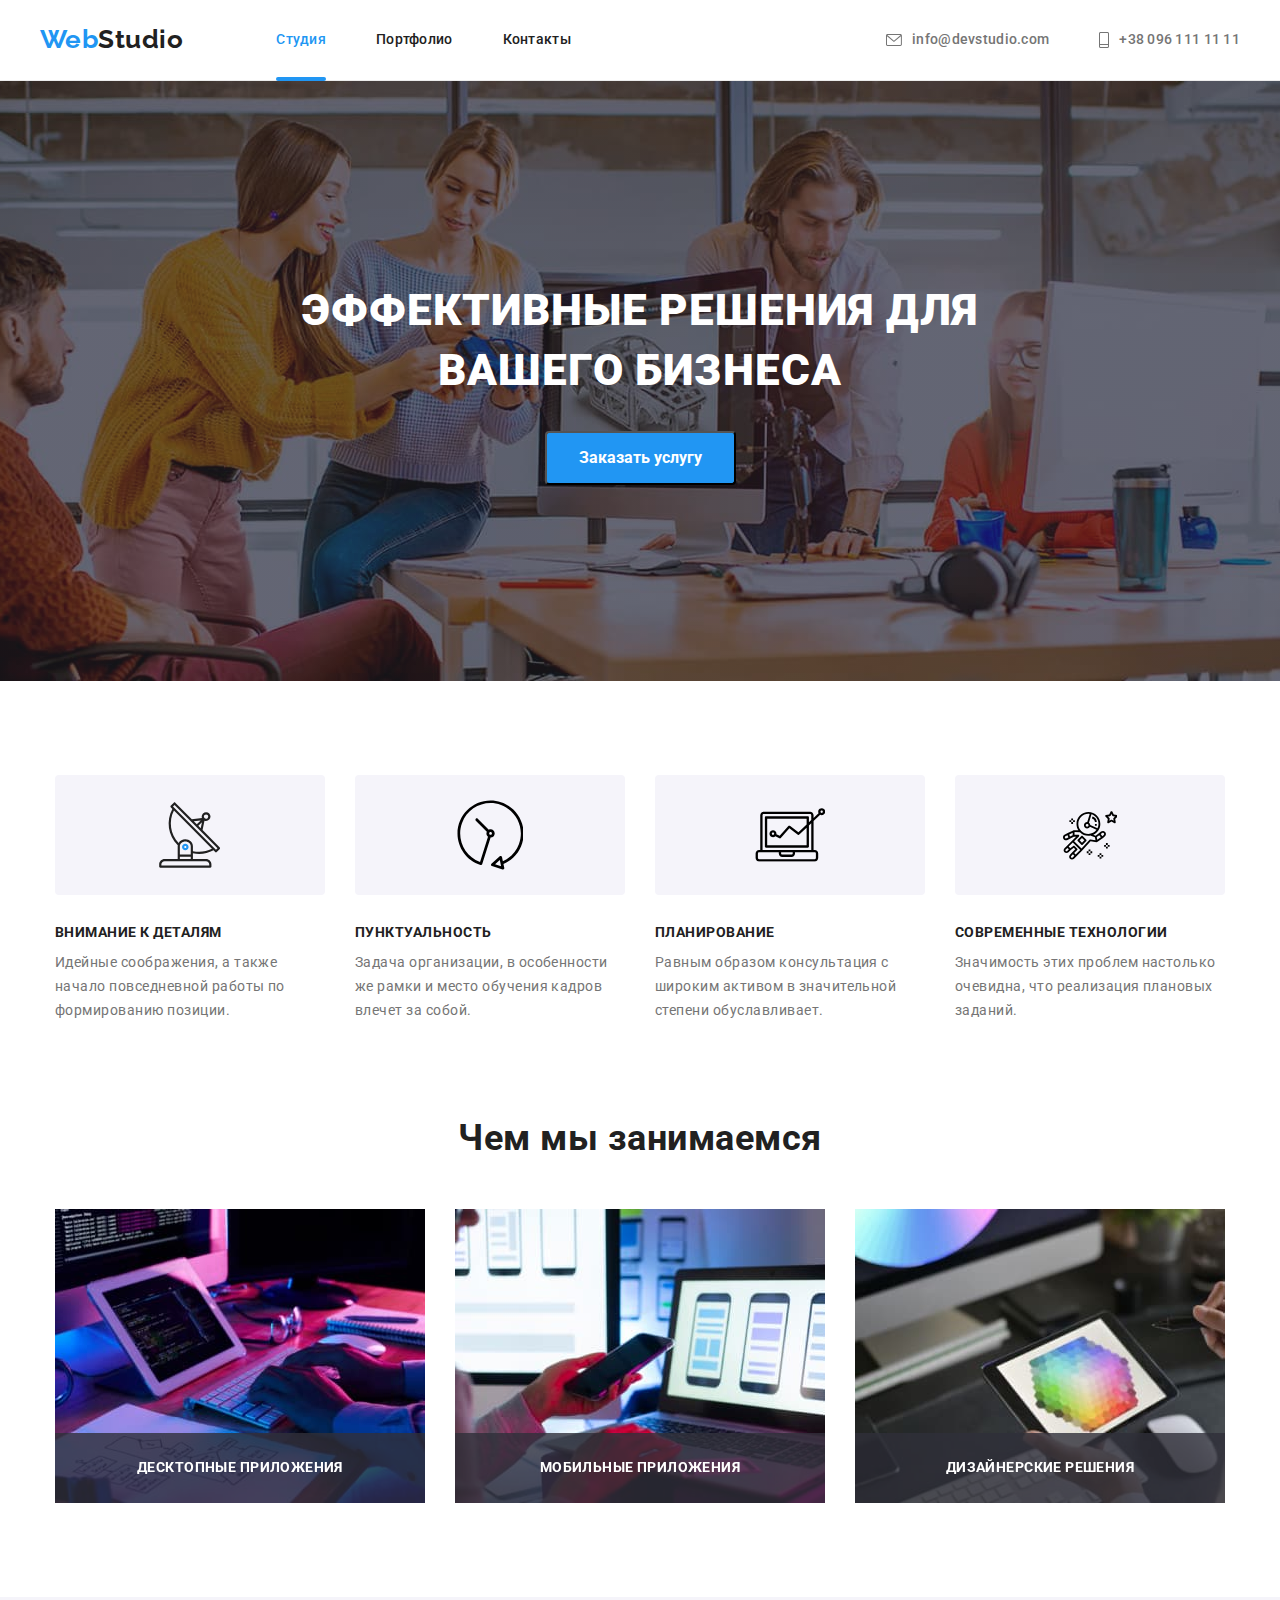
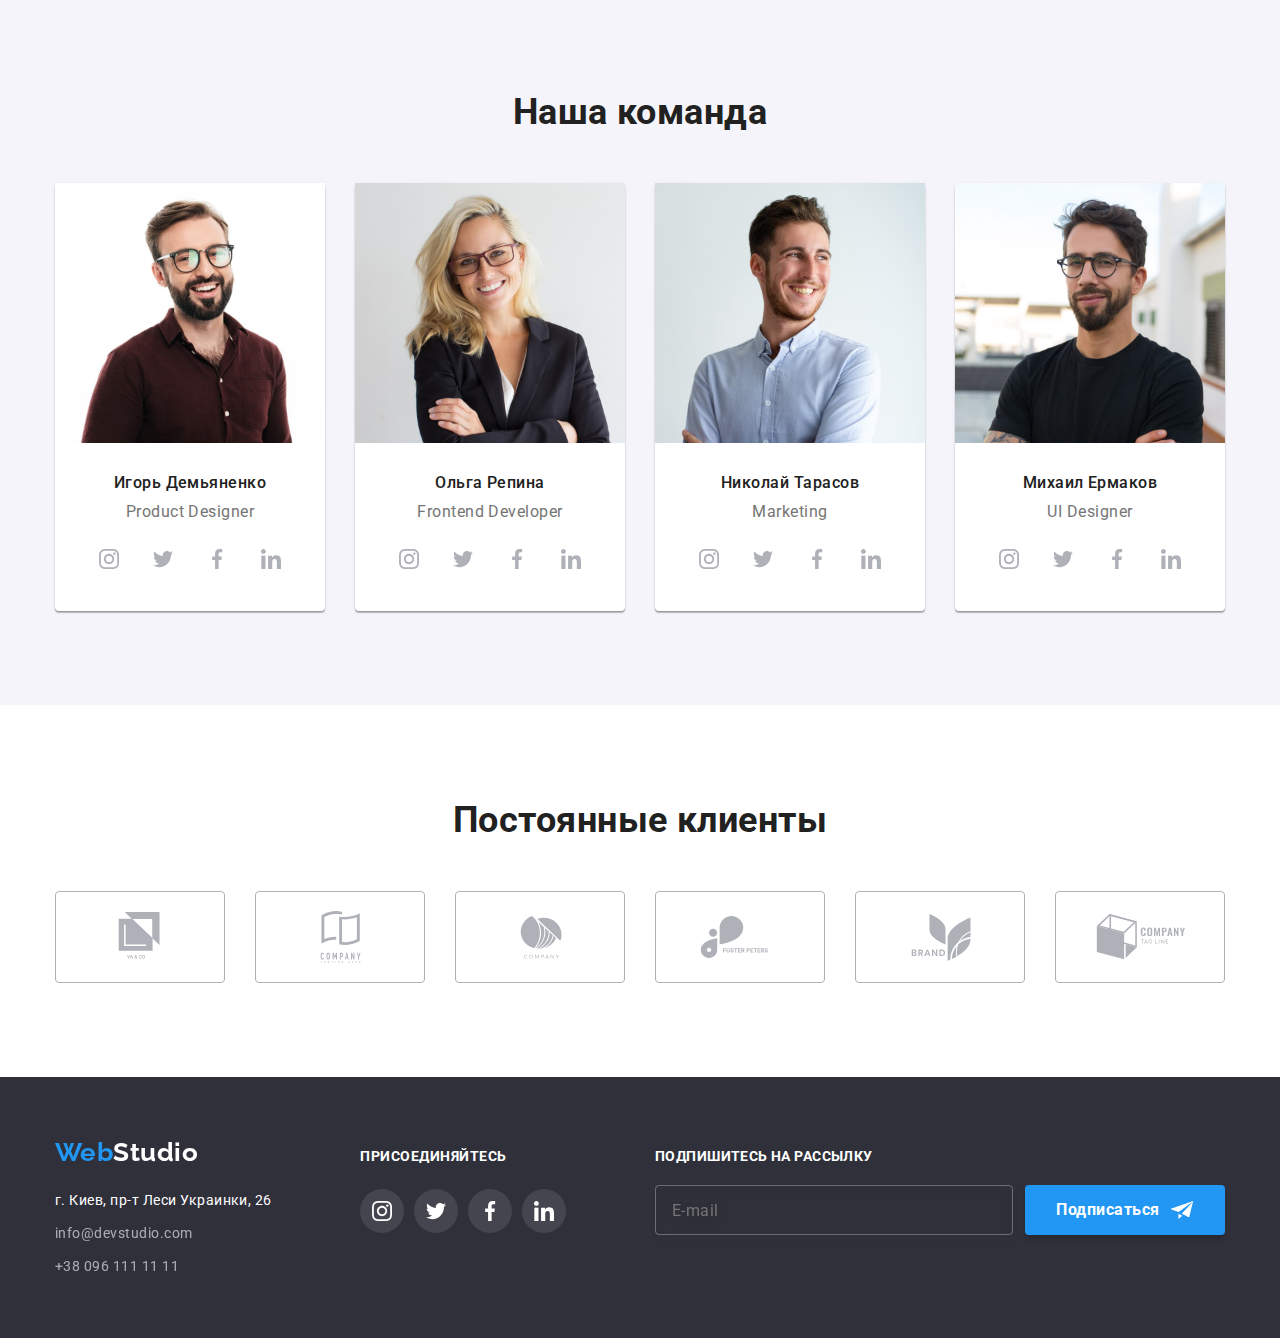
==== commit 7c5b4b39: "Update index.html" ====
--- a/index.html
+++ b/index.html
@@ -495,7 +495,7 @@
 
                     <button type="submit" class="subscribe-button">Подписаться
                         <svg class="icon-send" width='24' height='24'>
-                            <use href="./images/symbol-defs.svg#icon-compass"></use>
+                            <use href="./images/symbol-defs2.svg#icon-paper-plane"></use>
                         </svg>
                     </button>
                     </div>
--- a/css/styles.css
+++ b/css/styles.css
@@ -1159,3 +1159,4 @@
   background-origin: border-box;
   border: 2px solid var(--accent-color);
 }
+
